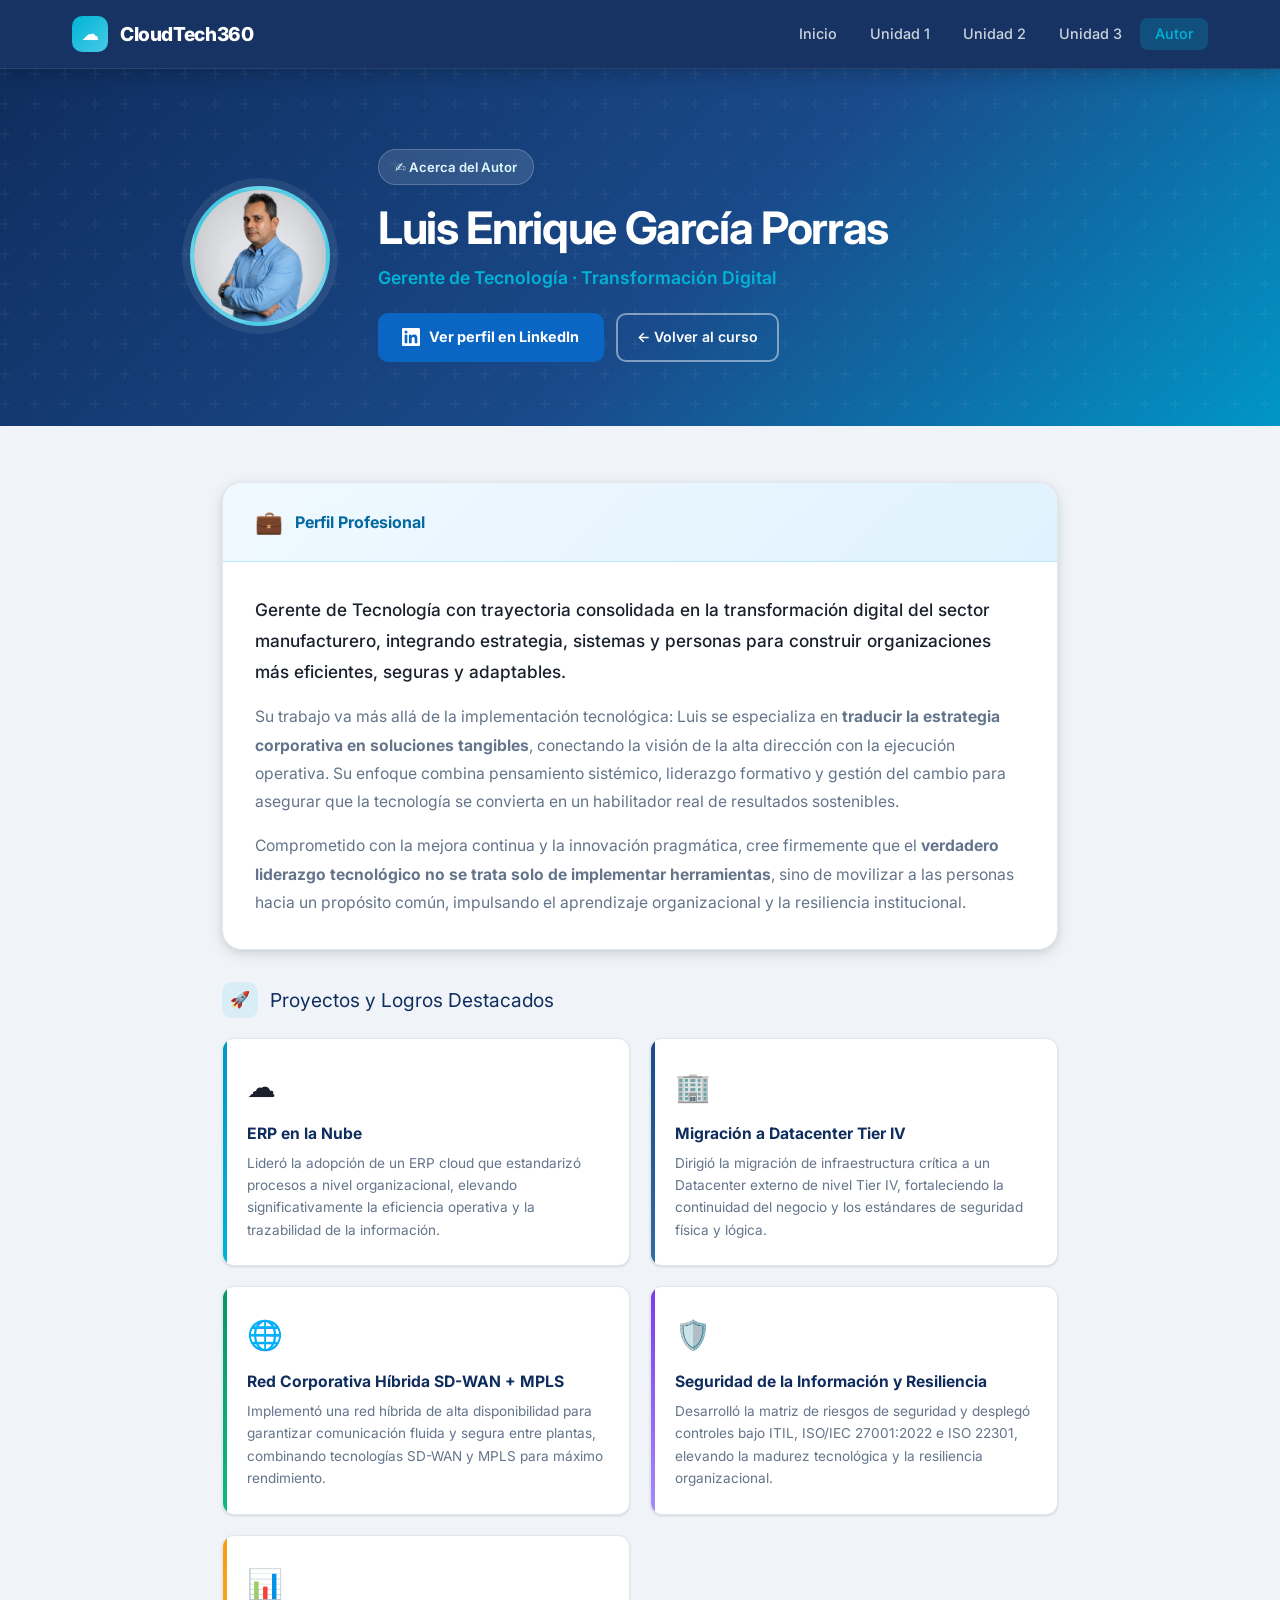
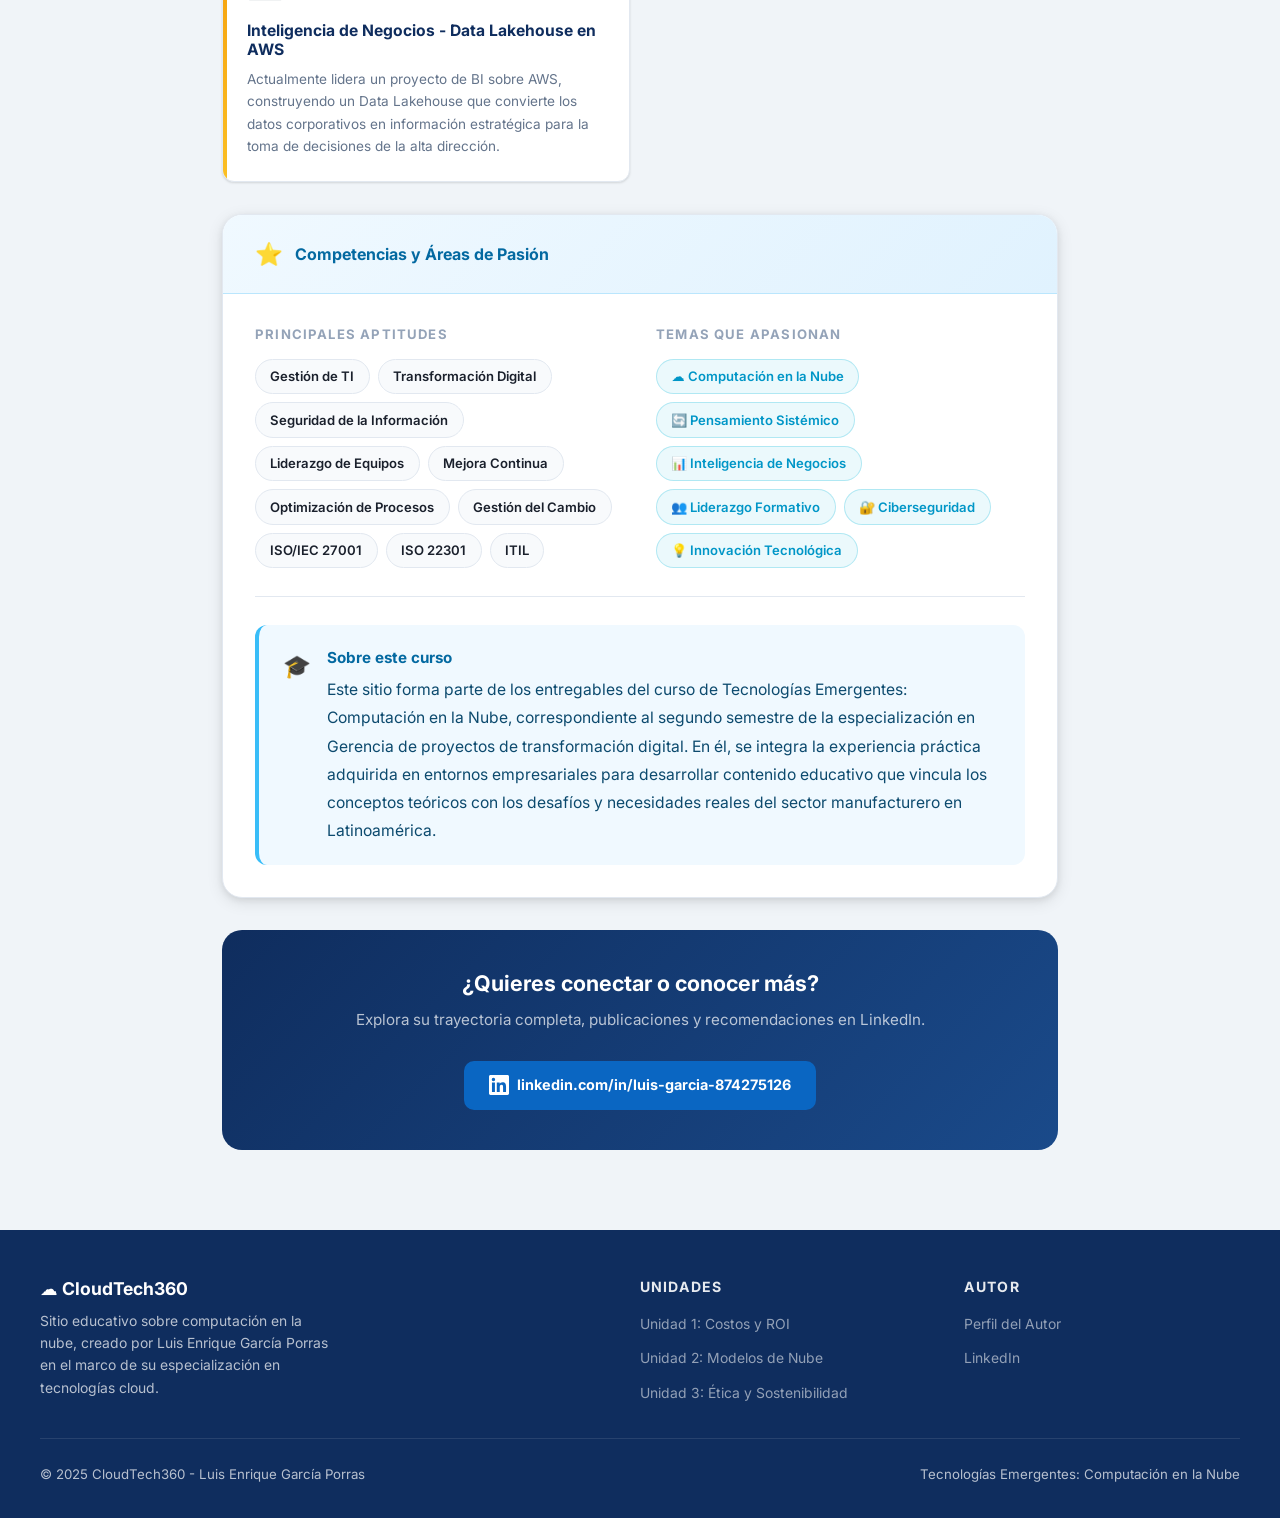
==== autor.html @ c7c888af "Sitio educativo CloudTech360 - Computación en la Nube Sitio web completo con 3 unidades didácticas s" ====
<!DOCTYPE html>
<html lang="es">
<head>
  <meta charset="UTF-8" />
  <meta name="viewport" content="width=device-width, initial-scale=1.0" />
  <title>Acerca del Autor · CloudTech360</title>
  <link rel="preconnect" href="https://fonts.googleapis.com" />
  <link rel="preconnect" href="https://fonts.gstatic.com" crossorigin />
  <link href="https://fonts.googleapis.com/css2?family=Inter:wght@400;500;600;700;800;900&display=swap" rel="stylesheet" />
  <link rel="stylesheet" href="styles.css" />
  <style>
    /* ── Author-specific styles ─────────────────────────── */
    .author-hero {
      background: linear-gradient(135deg, #0f2d5e 0%, #1a4a8a 55%, #0096c7 100%);
      padding: 5rem 2rem 4rem;
      position: relative;
      overflow: hidden;
    }

    .author-hero::before {
      content: '';
      position: absolute;
      inset: 0;
      background: url("data:image/svg+xml,%3Csvg width='60' height='60' viewBox='0 0 60 60' xmlns='http://www.w3.org/2000/svg'%3E%3Cg fill='%23ffffff' fill-opacity='0.04'%3E%3Cpath d='M36 34v-4h-2v4h-4v2h4v4h2v-4h4v-2h-4zm0-30V0h-2v4h-4v2h4v4h2V6h4V4h-4zM6 34v-4H4v4H0v2h4v4h2v-4h4v-2H6zM6 4V0H4v4H0v2h4v4h2V6h4V4H6z'/%3E%3C/g%3E%3C/svg%3E");
    }

    .author-hero-inner {
      position: relative;
      max-width: 900px;
      margin: 0 auto;
      display: flex;
      gap: 3rem;
      align-items: center;
      flex-wrap: wrap;
    }

    .author-avatar {
      width: 140px;
      height: 140px;
      border-radius: 50%;
      flex-shrink: 0;
      border: 4px solid rgba(255,255,255,.25);
      box-shadow: 0 0 0 8px rgba(255,255,255,.08);
      overflow: hidden;
      background: linear-gradient(135deg, #00b4d8, #48cae4);
    }

    .author-avatar img {
      width: 100%;
      height: 100%;
      object-fit: cover;
      object-position: center top;
      display: block;
    }

    .author-hero-text { flex: 1; min-width: 260px; }

    .author-tag {
      display: inline-flex;
      align-items: center;
      gap: .5rem;
      background: rgba(255,255,255,.12);
      border: 1px solid rgba(255,255,255,.2);
      color: #e0f7ff;
      padding: .35rem 1rem;
      border-radius: 999px;
      font-size: .82rem;
      font-weight: 600;
      margin-bottom: 1rem;
    }

    .author-hero h1 {
      color: #fff;
      font-size: clamp(2rem, 4vw, 2.8rem);
      margin-bottom: .4rem;
      letter-spacing: -.03em;
    }

    .author-title {
      color: var(--accent);
      font-size: 1.1rem;
      font-weight: 600;
      margin-bottom: 1.25rem;
    }

    .author-hero-links {
      display: flex;
      gap: .75rem;
      flex-wrap: wrap;
    }

    .btn-linkedin {
      display: inline-flex;
      align-items: center;
      gap: .55rem;
      background: #0A66C2;
      color: #fff;
      padding: .65rem 1.4rem;
      border-radius: 10px;
      font-weight: 700;
      font-size: .9rem;
      transition: all var(--transition);
      border: 2px solid #0A66C2;
    }

    .btn-linkedin:hover {
      background: #004182;
      border-color: #004182;
      color: #fff;
      transform: translateY(-2px);
      box-shadow: 0 8px 24px rgba(10, 102, 194, .4);
    }

    .btn-linkedin svg { width: 18px; height: 18px; fill: #fff; }

    /* ── Content area ───────────────────────────────────── */
    .author-content {
      max-width: 900px;
      margin: 0 auto;
      padding: 3.5rem 2rem 5rem;
      display: flex;
      flex-direction: column;
      gap: 2rem;
    }

    /* ── Bio card ─────────────────────────────────────────── */
    .bio-card {
      background: var(--surface);
      border: 1px solid var(--border);
      border-radius: var(--radius-lg);
      box-shadow: var(--shadow-md);
      overflow: hidden;
    }

    .bio-card-header {
      background: linear-gradient(135deg, #f0f9ff, #e0f2fe);
      border-bottom: 1px solid #bae6fd;
      padding: 1.25rem 2rem;
      display: flex;
      align-items: center;
      gap: .75rem;
    }

    .bio-card-header .bch-icon {
      font-size: 1.4rem;
    }

    .bio-card-header h3 {
      font-size: 1rem;
      color: #0369a1;
    }

    .bio-card-body {
      padding: 2rem;
    }

    .bio-card-body p {
      color: var(--text-muted);
      font-size: .98rem;
      line-height: 1.8;
      margin-bottom: 1rem;
    }

    .bio-card-body p:last-child { margin-bottom: 0; }

    .bio-lead {
      font-size: 1.08rem !important;
      color: var(--text) !important;
      font-weight: 500;
    }

    /* ── Projects grid ────────────────────────────────────── */
    .projects-grid {
      display: grid;
      grid-template-columns: repeat(auto-fit, minmax(280px, 1fr));
      gap: 1.25rem;
    }

    .project-card {
      background: var(--surface);
      border: 1px solid var(--border);
      border-radius: var(--radius);
      padding: 1.5rem;
      box-shadow: var(--shadow-sm);
      transition: all var(--transition);
      position: relative;
      overflow: hidden;
    }

    .project-card::before {
      content: '';
      position: absolute;
      top: 0;
      left: 0;
      width: 4px;
      height: 100%;
    }

    .project-card.c1::before { background: linear-gradient(180deg, #0096c7, #00b4d8); }
    .project-card.c2::before { background: linear-gradient(180deg, #1a4a8a, #2e6da4); }
    .project-card.c3::before { background: linear-gradient(180deg, #059669, #10b981); }
    .project-card.c4::before { background: linear-gradient(180deg, #7c3aed, #a78bfa); }
    .project-card.c5::before { background: linear-gradient(180deg, #f59e0b, #fbbf24); }

    .project-card:hover {
      transform: translateY(-4px);
      box-shadow: var(--shadow-md);
    }

    .project-icon {
      font-size: 1.8rem;
      margin-bottom: .75rem;
    }

    .project-card h4 {
      font-size: .98rem;
      color: var(--primary);
      margin-bottom: .5rem;
    }

    .project-card p {
      font-size: .85rem;
      color: var(--text-muted);
      line-height: 1.65;
    }

    /* ── Skills section ───────────────────────────────────── */
    .skills-two-col {
      display: grid;
      grid-template-columns: 1fr 1fr;
      gap: 2rem;
    }

    .skill-group h4 {
      font-size: .82rem;
      font-weight: 700;
      text-transform: uppercase;
      letter-spacing: .09em;
      color: var(--text-light);
      margin-bottom: 1rem;
    }

    .skill-chips {
      display: flex;
      flex-wrap: wrap;
      gap: .5rem;
    }

    .skill-chip {
      background: var(--surface-2);
      border: 1px solid var(--border);
      border-radius: 999px;
      padding: .35rem .9rem;
      font-size: .82rem;
      font-weight: 600;
      color: var(--text);
      transition: all var(--transition);
    }

    .skill-chip:hover {
      background: rgba(0,180,216,.1);
      border-color: var(--accent);
      color: var(--accent-dark);
    }

    .passion-chip {
      background: rgba(0,180,216,.08);
      border: 1px solid rgba(0,180,216,.25);
      border-radius: 999px;
      padding: .35rem .9rem;
      font-size: .82rem;
      font-weight: 600;
      color: var(--accent-dark);
    }

    /* ── Section sub-label ────────────────────────────────── */
    .sub-section-title {
      display: flex;
      align-items: center;
      gap: .75rem;
      font-size: 1.2rem;
      color: var(--primary);
      margin-bottom: 1.25rem;
    }

    .sub-section-title .ssl-icon {
      width: 36px;
      height: 36px;
      background: rgba(0,180,216,.1);
      border-radius: 10px;
      display: flex;
      align-items: center;
      justify-content: center;
      font-size: 1rem;
    }

    /* ── LinkedIn CTA ─────────────────────────────────────── */
    .linkedin-cta {
      background: linear-gradient(135deg, #0f2d5e, #1a4a8a);
      border-radius: var(--radius-lg);
      padding: 2.5rem;
      text-align: center;
      color: #fff;
    }

    .linkedin-cta h3 {
      color: #fff;
      font-size: 1.35rem;
      margin-bottom: .6rem;
    }

    .linkedin-cta p {
      color: rgba(255,255,255,.7);
      font-size: .95rem;
      margin-bottom: 1.75rem;
    }

    @media (max-width: 700px) {
      .author-hero-inner { flex-direction: column; text-align: center; align-items: center; }
      .author-hero-links { justify-content: center; }
      .skills-two-col { grid-template-columns: 1fr; }
    }
  </style>
</head>
<body>

<!-- Navigation -->
<nav class="navbar">
  <div class="navbar-inner">
    <a href="index.html" class="navbar-brand">
      <div class="brand-icon">☁️</div>
      CloudTech360
    </a>
    <ul class="navbar-nav">
      <li><a href="index.html">Inicio</a></li>
      <li><a href="unidad1.html">Unidad 1</a></li>
      <li><a href="unidad2.html">Unidad 2</a></li>
      <li><a href="unidad3.html">Unidad 3</a></li>
      <li><a href="autor.html" class="active">Autor</a></li>
    </ul>
    <button class="hamburger" aria-label="Menú">
      <span></span><span></span><span></span>
    </button>
  </div>
</nav>

<!-- ══ Author Hero ══════════════════════════════════════════ -->
<div class="author-hero">
  <div class="author-hero-inner">

    <div class="author-avatar">
      <img src="foto_autor.png" alt="Luis Enrique García Porras" />
    </div>

    <div class="author-hero-text">
      <div class="author-tag">✍️ Acerca del Autor</div>
      <h1>Luis Enrique García Porras</h1>
      <div class="author-title">Gerente de Tecnología · Transformación Digital</div>
      <div class="author-hero-links">
        <a href="https://www.linkedin.com/in/luis-garcia-874275126" target="_blank" rel="noopener noreferrer" class="btn-linkedin">
          <svg viewBox="0 0 24 24" xmlns="http://www.w3.org/2000/svg"><path d="M20.447 20.452h-3.554v-5.569c0-1.328-.027-3.037-1.852-3.037-1.853 0-2.136 1.445-2.136 2.939v5.667H9.351V9h3.414v1.561h.046c.477-.9 1.637-1.85 3.37-1.85 3.601 0 4.267 2.37 4.267 5.455v6.286zM5.337 7.433a2.062 2.062 0 0 1-2.063-2.065 2.064 2.064 0 1 1 2.063 2.065zm1.782 13.019H3.555V9h3.564v11.452zM22.225 0H1.771C.792 0 0 .774 0 1.729v20.542C0 23.227.792 24 1.771 24h20.451C23.2 24 24 23.227 24 22.271V1.729C24 .774 23.2 0 22.222 0h.003z"/></svg>
          Ver perfil en LinkedIn
        </a>
        <a href="index.html" class="btn btn-outline" style="font-size:.88rem;padding:.6rem 1.2rem">
          ← Volver al curso
        </a>
      </div>
    </div>

  </div>
</div>

<!-- ══ Author Content ══════════════════════════════════════ -->
<div class="author-content">

  <!-- Bio -->
  <div class="bio-card">
    <div class="bio-card-header">
      <span class="bch-icon">💼</span>
      <h3>Perfil Profesional</h3>
    </div>
    <div class="bio-card-body">
      <p class="bio-lead">
        Gerente de Tecnología con trayectoria consolidada en la transformación digital del sector
        manufacturero, integrando estrategia, sistemas y personas para construir organizaciones
        más eficientes, seguras y adaptables.
      </p>
      <p>
        Su trabajo va más allá de la implementación tecnológica: Luis se especializa en
        <strong>traducir la estrategia corporativa en soluciones tangibles</strong>, conectando
        la visión de la alta dirección con la ejecución operativa. Su enfoque combina pensamiento
        sistémico, liderazgo formativo y gestión del cambio para asegurar que la tecnología se
        convierta en un habilitador real de resultados sostenibles.
      </p>
      <p>
        Comprometido con la mejora continua y la innovación pragmática, cree firmemente que el
        <strong>verdadero liderazgo tecnológico no se trata solo de implementar herramientas</strong>,
        sino de movilizar a las personas hacia un propósito común, impulsando el aprendizaje
        organizacional y la resiliencia institucional.
      </p>
    </div>
  </div>

  <!-- Projects -->
  <div>
    <div class="sub-section-title">
      <div class="ssl-icon">🚀</div>
      Proyectos y Logros Destacados
    </div>

    <div class="projects-grid">

      <div class="project-card c1">
        <div class="project-icon">☁️</div>
        <h4>ERP en la Nube</h4>
        <p>Lideró la adopción de un ERP cloud que estandarizó procesos a nivel organizacional,
        elevando significativamente la eficiencia operativa y la trazabilidad de la información.</p>
      </div>

      <div class="project-card c2">
        <div class="project-icon">🏢</div>
        <h4>Migración a Datacenter Tier IV</h4>
        <p>Dirigió la migración de infraestructura crítica a un Datacenter externo de nivel Tier IV,
        fortaleciendo la continuidad del negocio y los estándares de seguridad física y lógica.</p>
      </div>

      <div class="project-card c3">
        <div class="project-icon">🌐</div>
        <h4>Red Corporativa Híbrida SD-WAN + MPLS</h4>
        <p>Implementó una red híbrida de alta disponibilidad para garantizar comunicación fluida y
        segura entre plantas, combinando tecnologías SD-WAN y MPLS para máximo rendimiento.</p>
      </div>

      <div class="project-card c4">
        <div class="project-icon">🛡️</div>
        <h4>Seguridad de la Información y Resiliencia</h4>
        <p>Desarrolló la matriz de riesgos de seguridad y desplegó controles bajo ITIL,
        ISO/IEC 27001:2022 e ISO 22301, elevando la madurez tecnológica y la resiliencia
        organizacional.</p>
      </div>

      <div class="project-card c5">
        <div class="project-icon">📊</div>
        <h4>Inteligencia de Negocios - Data Lakehouse en AWS</h4>
        <p>Actualmente lidera un proyecto de BI sobre AWS, construyendo un Data Lakehouse que
        convierte los datos corporativos en información estratégica para la toma de decisiones
        de la alta dirección.</p>
      </div>

    </div>
  </div>

  <!-- Skills -->
  <div class="bio-card">
    <div class="bio-card-header">
      <span class="bch-icon">⭐</span>
      <h3>Competencias y Áreas de Pasión</h3>
    </div>
    <div class="bio-card-body">
      <div class="skills-two-col">
        <div class="skill-group">
          <h4>Principales Aptitudes</h4>
          <div class="skill-chips">
            <span class="skill-chip">Gestión de TI</span>
            <span class="skill-chip">Transformación Digital</span>
            <span class="skill-chip">Seguridad de la Información</span>
            <span class="skill-chip">Liderazgo de Equipos</span>
            <span class="skill-chip">Mejora Continua</span>
            <span class="skill-chip">Optimización de Procesos</span>
            <span class="skill-chip">Gestión del Cambio</span>
            <span class="skill-chip">ISO/IEC 27001</span>
            <span class="skill-chip">ISO 22301</span>
            <span class="skill-chip">ITIL</span>
          </div>
        </div>
        <div class="skill-group">
          <h4>Temas que Apasionan</h4>
          <div class="skill-chips">
            <span class="passion-chip">☁️ Computación en la Nube</span>
            <span class="passion-chip">🔄 Pensamiento Sistémico</span>
            <span class="passion-chip">📊 Inteligencia de Negocios</span>
            <span class="passion-chip">👥 Liderazgo Formativo</span>
            <span class="passion-chip">🔐 Ciberseguridad</span>
            <span class="passion-chip">💡 Innovación Tecnológica</span>
          </div>
        </div>
      </div>

      <hr class="section-divider" style="margin:1.75rem 0" />

      <div class="callout info" style="margin:0">
        <div class="callout-icon">🎓</div>
        <div class="callout-content">
          <strong>Sobre este curso</strong>
          <p>Este sitio forma parte de los entregables del curso de Tecnologías Emergentes: 
            Computación en la Nube, correspondiente al segundo semestre de la especialización en Gerencia
            de proyectos de transformación digital. En él, se integra la experiencia práctica adquirida en entornos
            empresariales para desarrollar contenido educativo que vincula los conceptos teóricos con los desafíos y 
            necesidades reales del sector manufacturero en Latinoamérica.</p>
        </div>
      </div>
    </div>
  </div>

  <!-- LinkedIn CTA -->
  <div class="linkedin-cta">
    <h3>¿Quieres conectar o conocer más?</h3>
    <p>Explora su trayectoria completa, publicaciones y recomendaciones en LinkedIn.</p>
    <a href="https://www.linkedin.com/in/luis-garcia-874275126" target="_blank" rel="noopener noreferrer" class="btn-linkedin" style="display:inline-flex">
      <svg viewBox="0 0 24 24" xmlns="http://www.w3.org/2000/svg" style="width:20px;height:20px;fill:#fff"><path d="M20.447 20.452h-3.554v-5.569c0-1.328-.027-3.037-1.852-3.037-1.853 0-2.136 1.445-2.136 2.939v5.667H9.351V9h3.414v1.561h.046c.477-.9 1.637-1.85 3.37-1.85 3.601 0 4.267 2.37 4.267 5.455v6.286zM5.337 7.433a2.062 2.062 0 0 1-2.063-2.065 2.064 2.064 0 1 1 2.063 2.065zm1.782 13.019H3.555V9h3.564v11.452zM22.225 0H1.771C.792 0 0 .774 0 1.729v20.542C0 23.227.792 24 1.771 24h20.451C23.2 24 24 23.227 24 22.271V1.729C24 .774 23.2 0 22.222 0h.003z"/></svg>
      linkedin.com/in/luis-garcia-874275126
    </a>
  </div>

</div>

<!-- Footer -->
<footer>
  <div class="footer-inner">
    <div class="footer-grid">
      <div class="footer-brand">
        <h4>☁️ CloudTech360</h4>
        <p>Sitio educativo sobre computación en la nube, creado por Luis Enrique García Porras en el marco de su especialización en tecnologías cloud.</p>
      </div>
      <div class="footer-col">
        <h5>Unidades</h5>
        <ul>
          <li><a href="unidad1.html">Unidad 1: Costos y ROI</a></li>
          <li><a href="unidad2.html">Unidad 2: Modelos de Nube</a></li>
          <li><a href="unidad3.html">Unidad 3: Ética y Sostenibilidad</a></li>
        </ul>
      </div>
      <div class="footer-col">
        <h5>Autor</h5>
        <ul>
          <li><a href="autor.html">Perfil del Autor</a></li>
          <li><a href="https://www.linkedin.com/in/luis-garcia-874275126" target="_blank" rel="noopener noreferrer">LinkedIn</a></li>
        </ul>
      </div>
    </div>
    <div class="footer-bottom">
      <span>© 2025 CloudTech360 - Luis Enrique García Porras</span>
      <span>Tecnologías Emergentes: Computación en la Nube</span>
    </div>
  </div>
</footer>

<script src="script.js"></script>
</body>
</html>
---- styles.css ----
/* ============================================================
   CloudTech360 - Estilos Principales
   ============================================================ */

:root {
  --primary:       #0f2d5e;
  --primary-light: #1a4a8a;
  --accent:        #00b4d8;
  --accent-dark:   #0096c7;
  --success:       #10b981;
  --warning:       #f59e0b;
  --danger:        #ef4444;
  --purple:        #7c3aed;
  --bg:            #f0f4f8;
  --surface:       #ffffff;
  --surface-2:     #f8fafc;
  --border:        #e2e8f0;
  --text:          #1a202c;
  --text-muted:    #64748b;
  --text-light:    #94a3b8;
  --shadow-sm:     0 1px 3px rgba(0,0,0,.08), 0 1px 2px rgba(0,0,0,.06);
  --shadow-md:     0 4px 16px rgba(0,0,0,.10), 0 2px 6px rgba(0,0,0,.07);
  --shadow-lg:     0 10px 40px rgba(0,0,0,.12), 0 4px 12px rgba(0,0,0,.08);
  --radius:        12px;
  --radius-lg:     20px;
  --transition:    0.25s cubic-bezier(.4,0,.2,1);
}

/* ── Reset & Base ─────────────────────────────────────────── */
*, *::before, *::after { box-sizing: border-box; margin: 0; padding: 0; }

html { scroll-behavior: smooth; font-size: 16px; }

body {
  font-family: 'Inter', 'Segoe UI', system-ui, -apple-system, sans-serif;
  background: var(--bg);
  color: var(--text);
  line-height: 1.7;
  min-height: 100vh;
}

img { max-width: 100%; display: block; }

a { color: var(--accent); text-decoration: none; transition: color var(--transition); }
a:hover { color: var(--accent-dark); }

h1, h2, h3, h4, h5 {
  font-weight: 700;
  line-height: 1.25;
  color: var(--primary);
}

/* ── Navigation ───────────────────────────────────────────── */
.navbar {
  position: sticky;
  top: 0;
  z-index: 1000;
  background: rgba(15, 45, 94, 0.97);
  backdrop-filter: blur(12px);
  -webkit-backdrop-filter: blur(12px);
  border-bottom: 1px solid rgba(255,255,255,.08);
  box-shadow: 0 2px 20px rgba(0,0,0,.25);
}

.navbar-inner {
  max-width: 1200px;
  margin: 0 auto;
  padding: 0 2rem;
  display: flex;
  align-items: center;
  justify-content: space-between;
  height: 68px;
  gap: 2rem;
}

.navbar-brand {
  display: flex;
  align-items: center;
  gap: .75rem;
  color: #fff;
  font-weight: 800;
  font-size: 1.2rem;
  letter-spacing: -.02em;
  text-decoration: none;
  flex-shrink: 0;
}

.navbar-brand .brand-icon {
  width: 36px;
  height: 36px;
  background: linear-gradient(135deg, var(--accent), #48cae4);
  border-radius: 10px;
  display: flex;
  align-items: center;
  justify-content: center;
  font-size: 1.1rem;
}

.navbar-nav {
  display: flex;
  align-items: center;
  gap: .25rem;
  list-style: none;
}

.navbar-nav a {
  color: rgba(255,255,255,.78);
  padding: .45rem .9rem;
  border-radius: 8px;
  font-size: .9rem;
  font-weight: 500;
  transition: all var(--transition);
  white-space: nowrap;
}

.navbar-nav a:hover,
.navbar-nav a.active {
  background: rgba(255,255,255,.12);
  color: #fff;
}

.navbar-nav a.active {
  background: rgba(0, 180, 216, .22);
  color: var(--accent);
}

.hamburger {
  display: none;
  flex-direction: column;
  gap: 5px;
  background: none;
  border: none;
  cursor: pointer;
  padding: .5rem;
}

.hamburger span {
  width: 24px;
  height: 2px;
  background: #fff;
  border-radius: 2px;
  transition: all var(--transition);
}

/* ── Hero ─────────────────────────────────────────────────── */
.hero {
  position: relative;
  min-height: 80vh;
  display: flex;
  align-items: center;
  overflow: hidden;
  background: linear-gradient(135deg, #0f2d5e 0%, #1a4a8a 40%, #0096c7 100%);
}

.hero::before {
  content: '';
  position: absolute;
  inset: 0;
  background: url("data:image/svg+xml,%3Csvg width='60' height='60' viewBox='0 0 60 60' xmlns='http://www.w3.org/2000/svg'%3E%3Cg fill='none' fill-rule='evenodd'%3E%3Cg fill='%23ffffff' fill-opacity='0.04'%3E%3Cpath d='M36 34v-4h-2v4h-4v2h4v4h2v-4h4v-2h-4zm0-30V0h-2v4h-4v2h4v4h2V6h4V4h-4zM6 34v-4H4v4H0v2h4v4h2v-4h4v-2H6zM6 4V0H4v4H0v2h4v4h2V6h4V4H6z'/%3E%3C/g%3E%3C/g%3E%3C/svg%3E");
}

.hero-particles {
  position: absolute;
  inset: 0;
  pointer-events: none;
}

.hero-content {
  position: relative;
  max-width: 1200px;
  margin: 0 auto;
  padding: 5rem 2rem;
  text-align: center;
}

.hero-badge {
  display: inline-flex;
  align-items: center;
  gap: .5rem;
  background: rgba(255,255,255,.12);
  border: 1px solid rgba(255,255,255,.2);
  color: #e0f7ff;
  padding: .4rem 1.1rem;
  border-radius: 999px;
  font-size: .85rem;
  font-weight: 600;
  margin-bottom: 1.8rem;
  backdrop-filter: blur(8px);
}

.hero h1 {
  color: #fff;
  font-size: clamp(2.2rem, 5vw, 3.6rem);
  font-weight: 800;
  letter-spacing: -.03em;
  margin-bottom: 1.25rem;
  line-height: 1.15;
}

.hero h1 span { color: var(--accent); }

.hero-subtitle {
  color: rgba(255,255,255,.78);
  font-size: clamp(1rem, 2.5vw, 1.2rem);
  max-width: 680px;
  margin: 0 auto 2.5rem;
}

.hero-cta {
  display: flex;
  gap: 1rem;
  justify-content: center;
  flex-wrap: wrap;
}

.btn {
  display: inline-flex;
  align-items: center;
  gap: .5rem;
  padding: .8rem 1.8rem;
  border-radius: 10px;
  font-weight: 600;
  font-size: .95rem;
  cursor: pointer;
  border: 2px solid transparent;
  transition: all var(--transition);
}

.btn-primary {
  background: var(--accent);
  color: #fff;
  border-color: var(--accent);
}
.btn-primary:hover {
  background: var(--accent-dark);
  border-color: var(--accent-dark);
  color: #fff;
  transform: translateY(-2px);
  box-shadow: 0 8px 24px rgba(0, 180, 216, .35);
}

.btn-outline {
  background: transparent;
  color: #fff;
  border-color: rgba(255,255,255,.45);
}
.btn-outline:hover {
  background: rgba(255,255,255,.1);
  border-color: rgba(255,255,255,.8);
  color: #fff;
  transform: translateY(-2px);
}

.hero-stats {
  display: flex;
  justify-content: center;
  gap: 3rem;
  margin-top: 4rem;
  flex-wrap: wrap;
}

.hero-stat {
  text-align: center;
  color: rgba(255,255,255,.9);
}

.hero-stat .stat-num {
  font-size: 2.4rem;
  font-weight: 800;
  color: #fff;
  line-height: 1;
}

.hero-stat .stat-label {
  font-size: .82rem;
  color: rgba(255,255,255,.65);
  margin-top: .3rem;
  text-transform: uppercase;
  letter-spacing: .06em;
}

/* ── Sections ─────────────────────────────────────────────── */
.section {
  max-width: 1200px;
  margin: 0 auto;
  padding: 5rem 2rem;
}

.section-sm { padding: 3rem 2rem; }

.section-header {
  text-align: center;
  margin-bottom: 3.5rem;
}

.section-label {
  display: inline-block;
  background: rgba(0, 180, 216, .1);
  color: var(--accent-dark);
  padding: .3rem .9rem;
  border-radius: 999px;
  font-size: .8rem;
  font-weight: 700;
  text-transform: uppercase;
  letter-spacing: .08em;
  margin-bottom: .9rem;
}

.section-title {
  font-size: clamp(1.8rem, 4vw, 2.5rem);
  margin-bottom: .9rem;
  color: var(--primary);
}

.section-desc {
  color: var(--text-muted);
  font-size: 1.05rem;
  max-width: 580px;
  margin: 0 auto;
}

/* ── Unit Cards (Home) ────────────────────────────────────── */
.units-grid {
  display: grid;
  grid-template-columns: repeat(auto-fit, minmax(340px, 1fr));
  gap: 1.75rem;
}

.unit-card {
  background: var(--surface);
  border-radius: var(--radius-lg);
  overflow: hidden;
  box-shadow: var(--shadow-md);
  transition: all var(--transition);
  display: flex;
  flex-direction: column;
  border: 1px solid var(--border);
}

.unit-card:hover {
  transform: translateY(-6px);
  box-shadow: var(--shadow-lg);
}

.unit-card-header {
  padding: 2rem 2rem 1.5rem;
  position: relative;
  overflow: hidden;
}

.unit-card-header::after {
  content: '';
  position: absolute;
  inset: 0;
  opacity: .07;
  background: url("data:image/svg+xml,%3Csvg width='80' height='80' viewBox='0 0 80 80' xmlns='http://www.w3.org/2000/svg'%3E%3Cg fill='%23fff' fill-opacity='1'%3E%3Ccircle cx='40' cy='40' r='30'/%3E%3C/g%3E%3C/svg%3E") center/cover;
}

.unit-card-header.u1 { background: linear-gradient(135deg, #1e3a5f, #2e6da4); }
.unit-card-header.u2 { background: linear-gradient(135deg, #0d5a7a, #00b4d8); }
.unit-card-header.u3 { background: linear-gradient(135deg, #4a1060, #7c3aed); }

.unit-number {
  font-size: .8rem;
  font-weight: 700;
  color: rgba(255,255,255,.65);
  text-transform: uppercase;
  letter-spacing: .1em;
  margin-bottom: .5rem;
}

.unit-card-header h3 {
  color: #fff;
  font-size: 1.25rem;
  position: relative;
  z-index: 1;
}

.unit-icon {
  width: 56px;
  height: 56px;
  background: rgba(255,255,255,.15);
  backdrop-filter: blur(8px);
  border-radius: 14px;
  display: flex;
  align-items: center;
  justify-content: center;
  font-size: 1.6rem;
  margin-bottom: 1.1rem;
  position: relative;
  z-index: 1;
}

.unit-card-body {
  padding: 1.75rem 2rem;
  flex: 1;
}

.unit-card-body p {
  color: var(--text-muted);
  font-size: .95rem;
  margin-bottom: 1.25rem;
  line-height: 1.65;
}

.topic-list {
  list-style: none;
  display: flex;
  flex-direction: column;
  gap: .5rem;
}

.topic-list li {
  display: flex;
  align-items: center;
  gap: .6rem;
  font-size: .88rem;
  color: var(--text-muted);
}

.topic-list li::before {
  content: '▸';
  color: var(--accent);
  font-size: .75rem;
  flex-shrink: 0;
}

.unit-card-footer {
  padding: 1.25rem 2rem;
  border-top: 1px solid var(--border);
}

.unit-card-footer a {
  display: flex;
  align-items: center;
  justify-content: space-between;
  font-weight: 600;
  font-size: .9rem;
  color: var(--primary-light);
  padding: .6rem .9rem;
  border-radius: 8px;
  transition: all var(--transition);
}

.unit-card-footer a:hover {
  background: rgba(0, 180, 216, .08);
  color: var(--accent-dark);
}

/* ── Feature Strips ───────────────────────────────────────── */
.features-strip {
  background: linear-gradient(135deg, var(--primary) 0%, #1a4a8a 100%);
  padding: 4rem 0;
}

.features-grid {
  max-width: 1200px;
  margin: 0 auto;
  padding: 0 2rem;
  display: grid;
  grid-template-columns: repeat(auto-fit, minmax(220px, 1fr));
  gap: 2rem;
}

.feature-item {
  text-align: center;
  color: #fff;
}

.feature-item .fi-icon {
  width: 60px;
  height: 60px;
  background: rgba(255,255,255,.1);
  border-radius: 16px;
  display: flex;
  align-items: center;
  justify-content: center;
  font-size: 1.6rem;
  margin: 0 auto 1rem;
  border: 1px solid rgba(255,255,255,.15);
}

.feature-item h4 {
  color: #fff;
  margin-bottom: .45rem;
  font-size: 1rem;
}

.feature-item p {
  color: rgba(255,255,255,.65);
  font-size: .87rem;
}

/* ── Page Hero (unit pages) ───────────────────────────────── */
.page-hero {
  padding: 4rem 2rem 3rem;
  text-align: center;
  position: relative;
  overflow: hidden;
}

.page-hero.u1 { background: linear-gradient(135deg, #1e3a5f 0%, #2e6da4 100%); }
.page-hero.u2 { background: linear-gradient(135deg, #0d5a7a 0%, #00b4d8 100%); }
.page-hero.u3 { background: linear-gradient(135deg, #4a1060 0%, #7c3aed 100%); }

.page-hero::before {
  content: '';
  position: absolute;
  inset: 0;
  background: url("data:image/svg+xml,%3Csvg width='60' height='60' viewBox='0 0 60 60' xmlns='http://www.w3.org/2000/svg'%3E%3Cg fill='%23ffffff' fill-opacity='0.04'%3E%3Cpath d='M36 34v-4h-2v4h-4v2h4v4h2v-4h4v-2h-4zm0-30V0h-2v4h-4v2h4v4h2V6h4V4h-4zM6 34v-4H4v4H0v2h4v4h2v-4h4v-2H6zM6 4V0H4v4H0v2h4v4h2V6h4V4H6z'/%3E%3C/g%3E%3C/g%3E%3C/svg%3E");
}

.page-hero-content {
  position: relative;
  max-width: 800px;
  margin: 0 auto;
}

.page-hero .unit-label {
  display: inline-flex;
  align-items: center;
  gap: .5rem;
  background: rgba(255,255,255,.15);
  color: rgba(255,255,255,.9);
  padding: .35rem 1rem;
  border-radius: 999px;
  font-size: .82rem;
  font-weight: 600;
  margin-bottom: 1.2rem;
}

.page-hero h1 {
  color: #fff;
  font-size: clamp(1.8rem, 4vw, 2.8rem);
  margin-bottom: 1rem;
}

.page-hero p {
  color: rgba(255,255,255,.78);
  font-size: 1.05rem;
}

/* ── Content Layout ───────────────────────────────────────── */
.content-wrapper {
  max-width: 1200px;
  margin: 0 auto;
  padding: 3.5rem 2rem 5rem;
  display: grid;
  grid-template-columns: 240px 1fr;
  gap: 2.5rem;
  align-items: start;
}

.sidebar {
  position: sticky;
  top: 90px;
}

.sidebar-nav {
  background: var(--surface);
  border-radius: var(--radius);
  border: 1px solid var(--border);
  box-shadow: var(--shadow-sm);
  overflow: hidden;
}

.sidebar-nav-title {
  padding: 1rem 1.25rem;
  font-size: .78rem;
  font-weight: 700;
  text-transform: uppercase;
  letter-spacing: .1em;
  color: var(--text-light);
  background: var(--surface-2);
  border-bottom: 1px solid var(--border);
}

.sidebar-nav a {
  display: flex;
  align-items: center;
  gap: .6rem;
  padding: .7rem 1.25rem;
  font-size: .87rem;
  color: var(--text-muted);
  border-left: 3px solid transparent;
  transition: all var(--transition);
}

.sidebar-nav a:hover,
.sidebar-nav a.active {
  background: rgba(0, 180, 216, .06);
  color: var(--accent-dark);
  border-left-color: var(--accent);
}

/* ── Cards / Concepts ─────────────────────────────────────── */
.card {
  background: var(--surface);
  border-radius: var(--radius);
  border: 1px solid var(--border);
  box-shadow: var(--shadow-sm);
  overflow: hidden;
  margin-bottom: 2rem;
}

.card-header {
  padding: 1.5rem 2rem;
  border-bottom: 1px solid var(--border);
  display: flex;
  align-items: center;
  gap: .9rem;
}

.card-header .card-icon {
  width: 44px;
  height: 44px;
  border-radius: 12px;
  display: flex;
  align-items: center;
  justify-content: center;
  font-size: 1.3rem;
  flex-shrink: 0;
}

.card-icon.blue   { background: rgba(0, 180, 216, .12); }
.card-icon.green  { background: rgba(16, 185, 129, .12); }
.card-icon.amber  { background: rgba(245, 158, 11, .12); }
.card-icon.purple { background: rgba(124, 58, 237, .12); }
.card-icon.red    { background: rgba(239, 68, 68, .12); }

.card-header h3 {
  font-size: 1.15rem;
  color: var(--primary);
}

.card-body {
  padding: 1.75rem 2rem;
}

.card-body p { color: var(--text-muted); margin-bottom: 1rem; }
.card-body p:last-child { margin-bottom: 0; }

/* ── Formula Box ──────────────────────────────────────────── */
.formula-box {
  background: linear-gradient(135deg, #f0f9ff, #e0f2fe);
  border: 1px solid #bae6fd;
  border-radius: var(--radius);
  padding: 1.75rem 2rem;
  margin: 1.5rem 0;
  text-align: center;
}

.formula-label {
  font-size: .8rem;
  font-weight: 700;
  text-transform: uppercase;
  letter-spacing: .08em;
  color: var(--accent-dark);
  margin-bottom: .75rem;
}

.formula {
  font-family: 'Courier New', Courier, monospace;
  font-size: 1.35rem;
  font-weight: 700;
  color: var(--primary);
  margin-bottom: .75rem;
}

.formula-note {
  font-size: .85rem;
  color: var(--text-muted);
}

/* ── Tables ───────────────────────────────────────────────── */
.table-wrapper {
  overflow-x: auto;
  border-radius: var(--radius);
  box-shadow: var(--shadow-sm);
  border: 1px solid var(--border);
  margin: 1.5rem 0;
}

table {
  width: 100%;
  border-collapse: collapse;
  background: var(--surface);
  font-size: .9rem;
}

thead {
  background: linear-gradient(135deg, var(--primary), var(--primary-light));
}

thead th {
  padding: 1rem 1.25rem;
  color: #fff;
  font-weight: 600;
  text-align: left;
  white-space: nowrap;
}

tbody tr { border-bottom: 1px solid var(--border); transition: background var(--transition); }
tbody tr:last-child { border-bottom: none; }
tbody tr:hover { background: rgba(0, 180, 216, .04); }

tbody td {
  padding: 1rem 1.25rem;
  color: var(--text-muted);
  vertical-align: top;
}

tbody td:first-child { font-weight: 600; color: var(--text); }

.badge {
  display: inline-block;
  padding: .2rem .65rem;
  border-radius: 999px;
  font-size: .75rem;
  font-weight: 700;
}
.badge-blue   { background: #dbeafe; color: #1d4ed8; }
.badge-green  { background: #d1fae5; color: #065f46; }
.badge-amber  { background: #fef3c7; color: #92400e; }
.badge-purple { background: #ede9fe; color: #4c1d95; }
.badge-red    { background: #fee2e2; color: #991b1b; }
.badge-teal   { background: #ccfbf1; color: #134e4a; }

/* ── Callout / Info boxes ─────────────────────────────────── */
.callout {
  border-radius: var(--radius);
  padding: 1.25rem 1.5rem;
  margin: 1.5rem 0;
  display: flex;
  gap: 1rem;
  align-items: flex-start;
}

.callout-icon { font-size: 1.4rem; flex-shrink: 0; margin-top: .1rem; }
.callout-content { flex: 1; }
.callout-content strong { display: block; font-size: .95rem; margin-bottom: .3rem; }
.callout-content p { font-size: .88rem; margin: 0; }

.callout.info    { background: #f0f9ff; border-left: 4px solid #38bdf8; }
.callout.success { background: #f0fdf4; border-left: 4px solid #4ade80; }
.callout.warning { background: #fffbeb; border-left: 4px solid #fbbf24; }
.callout.danger  { background: #fef2f2; border-left: 4px solid #f87171; }
.callout.purple  { background: #faf5ff; border-left: 4px solid #a78bfa; }

.callout.info    strong { color: #0369a1; }
.callout.success strong { color: #166534; }
.callout.warning strong { color: #92400e; }
.callout.danger  strong { color: #991b1b; }
.callout.purple  strong { color: #4c1d95; }

.callout.info    p { color: #0c4a6e; }
.callout.success p { color: #14532d; }
.callout.warning p { color: #78350f; }
.callout.danger  p { color: #7f1d1d; }
.callout.purple  p { color: #3b0764; }

/* ── Characteristics Grid ─────────────────────────────────── */
.chars-grid {
  display: grid;
  grid-template-columns: repeat(auto-fit, minmax(200px, 1fr));
  gap: 1.25rem;
  margin: 1.5rem 0;
}

.char-item {
  background: var(--surface-2);
  border: 1px solid var(--border);
  border-radius: var(--radius);
  padding: 1.5rem 1.25rem;
  text-align: center;
  transition: all var(--transition);
}

.char-item:hover {
  box-shadow: var(--shadow-md);
  transform: translateY(-3px);
  border-color: var(--accent);
}

.char-icon {
  font-size: 2rem;
  margin-bottom: .75rem;
}

.char-item h4 {
  font-size: .95rem;
  color: var(--primary);
  margin-bottom: .4rem;
}

.char-item p {
  font-size: .82rem;
  color: var(--text-muted);
}

/* ── Pill Tabs ────────────────────────────────────────────── */
.tabs {
  display: flex;
  gap: .5rem;
  flex-wrap: wrap;
  margin-bottom: 2rem;
  background: var(--surface);
  padding: .5rem;
  border-radius: var(--radius);
  border: 1px solid var(--border);
  box-shadow: var(--shadow-sm);
}

.tab-btn {
  padding: .55rem 1.2rem;
  border: none;
  border-radius: 8px;
  background: transparent;
  color: var(--text-muted);
  font-size: .88rem;
  font-weight: 600;
  cursor: pointer;
  transition: all var(--transition);
}

.tab-btn.active {
  background: var(--primary);
  color: #fff;
  box-shadow: var(--shadow-sm);
}

.tab-btn:hover:not(.active) {
  background: var(--surface-2);
  color: var(--text);
}

.tab-panel { display: none; }
.tab-panel.active { display: block; }

/* ── Progress / Step items ────────────────────────────────── */
.steps {
  display: flex;
  flex-direction: column;
  gap: 1.25rem;
}

.step {
  display: flex;
  gap: 1.25rem;
  align-items: flex-start;
}

.step-num {
  width: 36px;
  height: 36px;
  border-radius: 50%;
  background: var(--primary);
  color: #fff;
  font-weight: 700;
  font-size: .88rem;
  display: flex;
  align-items: center;
  justify-content: center;
  flex-shrink: 0;
  margin-top: .1rem;
}

.step-content h4 { font-size: 1rem; margin-bottom: .3rem; }
.step-content p  { font-size: .88rem; color: var(--text-muted); }

/* ── Service Model Cards ──────────────────────────────────── */
.spi-grid {
  display: grid;
  grid-template-columns: repeat(auto-fit, minmax(280px, 1fr));
  gap: 1.5rem;
  margin: 1.5rem 0;
}

.spi-card {
  background: var(--surface);
  border-radius: var(--radius-lg);
  border: 1px solid var(--border);
  overflow: hidden;
  box-shadow: var(--shadow-sm);
  transition: all var(--transition);
}

.spi-card:hover { transform: translateY(-4px); box-shadow: var(--shadow-md); }

.spi-header {
  padding: 1.5rem;
  text-align: center;
  color: #fff;
}

.spi-header.saas { background: linear-gradient(135deg, #0d5a7a, #00b4d8); }
.spi-header.paas { background: linear-gradient(135deg, #1e3a5f, #2e6da4); }
.spi-header.iaas { background: linear-gradient(135deg, #4a1060, #7c3aed); }

.spi-acronym {
  font-size: 2.5rem;
  font-weight: 900;
  letter-spacing: -.04em;
  line-height: 1;
  margin-bottom: .25rem;
}

.spi-full {
  font-size: .8rem;
  opacity: .8;
  font-weight: 500;
}

.spi-body {
  padding: 1.5rem;
}

.spi-body p {
  color: var(--text-muted);
  font-size: .88rem;
  margin-bottom: 1rem;
}

.spi-manages {
  background: var(--surface-2);
  border-radius: 8px;
  padding: 1rem;
}

.spi-manages-title {
  font-size: .75rem;
  font-weight: 700;
  text-transform: uppercase;
  letter-spacing: .07em;
  color: var(--text-light);
  margin-bottom: .6rem;
}

.spi-tag {
  display: inline-block;
  padding: .2rem .6rem;
  border-radius: 6px;
  font-size: .75rem;
  font-weight: 600;
  margin: .2rem .2rem .2rem 0;
}

.spi-tag.user     { background: #f1f5f9; color: #475569; }
.spi-tag.provider { background: #dbeafe; color: #1d4ed8; }

/* ── Deployment Models ────────────────────────────────────── */
.deploy-grid {
  display: grid;
  grid-template-columns: repeat(auto-fit, minmax(220px, 1fr));
  gap: 1.25rem;
  margin: 1.5rem 0;
}

.deploy-card {
  border-radius: var(--radius);
  border: 1px solid var(--border);
  padding: 1.5rem;
  background: var(--surface);
  transition: all var(--transition);
}

.deploy-card:hover { box-shadow: var(--shadow-md); transform: translateY(-3px); }

.deploy-icon { font-size: 2rem; margin-bottom: .75rem; }
.deploy-card h4 { font-size: 1rem; margin-bottom: .4rem; color: var(--primary); }
.deploy-card p  { font-size: .85rem; color: var(--text-muted); }

/* ── Shared Responsibility ────────────────────────────────── */
.responsibility-table {
  width: 100%;
  border-collapse: collapse;
  font-size: .88rem;
}

.responsibility-table th {
  padding: .85rem 1.1rem;
  text-align: center;
  font-weight: 700;
}

.responsibility-table td {
  padding: .75rem 1.1rem;
  border-bottom: 1px solid var(--border);
  text-align: center;
}

.responsibility-table td:first-child { text-align: left; font-weight: 600; }

.resp-badge {
  display: inline-block;
  padding: .25rem .75rem;
  border-radius: 6px;
  font-size: .75rem;
  font-weight: 700;
}
.resp-customer { background: #fef3c7; color: #92400e; }
.resp-shared   { background: #dbeafe; color: #1d4ed8; }
.resp-provider { background: #d1fae5; color: #065f46; }

/* ── Ethics Principles ────────────────────────────────────── */
.principles-grid {
  display: grid;
  grid-template-columns: repeat(auto-fit, minmax(220px, 1fr));
  gap: 1.25rem;
  margin: 1.5rem 0;
}

.principle-card {
  background: var(--surface);
  border: 1px solid var(--border);
  border-radius: var(--radius);
  padding: 1.5rem;
  text-align: center;
  transition: all var(--transition);
}

.principle-card:hover { box-shadow: var(--shadow-md); transform: translateY(-3px); }

.principle-icon { font-size: 2.2rem; margin-bottom: .75rem; }
.principle-card h4 { font-size: .95rem; margin-bottom: .4rem; color: var(--primary); }
.principle-card p  { font-size: .83rem; color: var(--text-muted); }

/* ── Environmental Metrics ────────────────────────────────── */
.env-metrics {
  display: grid;
  grid-template-columns: repeat(auto-fit, minmax(200px, 1fr));
  gap: 1.25rem;
  margin: 1.5rem 0;
}

.metric-card {
  background: var(--surface);
  border: 1px solid var(--border);
  border-radius: var(--radius);
  padding: 1.5rem;
  text-align: center;
  box-shadow: var(--shadow-sm);
}

.metric-value {
  font-size: 2.2rem;
  font-weight: 800;
  margin-bottom: .3rem;
  line-height: 1;
}

.metric-label {
  font-size: .82rem;
  color: var(--text-muted);
  margin-bottom: .5rem;
}

.metric-note {
  font-size: .78rem;
  color: var(--text-light);
}

/* ── Activity Box ─────────────────────────────────────────── */
.activity-box {
  background: linear-gradient(135deg, #f0fdf4, #dcfce7);
  border: 1px solid #86efac;
  border-radius: var(--radius);
  padding: 1.75rem 2rem;
  margin: 1.5rem 0;
}

.activity-title {
  display: flex;
  align-items: center;
  gap: .6rem;
  font-weight: 700;
  color: #166534;
  font-size: 1rem;
  margin-bottom: 1rem;
}

.activity-list {
  list-style: none;
  display: flex;
  flex-direction: column;
  gap: .6rem;
}

.activity-list li {
  display: flex;
  align-items: flex-start;
  gap: .7rem;
  font-size: .88rem;
  color: #14532d;
}

.activity-list li::before {
  content: '✓';
  color: #16a34a;
  font-weight: 700;
  flex-shrink: 0;
  margin-top: .05rem;
}

/* ── Key Terms ────────────────────────────────────────────── */
.terms-grid {
  display: grid;
  grid-template-columns: repeat(auto-fit, minmax(260px, 1fr));
  gap: 1rem;
  margin: 1.5rem 0;
}

.term-item {
  background: var(--surface);
  border: 1px solid var(--border);
  border-radius: var(--radius);
  padding: 1.25rem;
  border-left: 4px solid var(--accent);
}

.term-name {
  font-weight: 700;
  font-size: .92rem;
  color: var(--primary);
  margin-bottom: .3rem;
}

.term-def {
  font-size: .85rem;
  color: var(--text-muted);
}

/* ── Quote Block ──────────────────────────────────────────── */
.quote-block {
  background: linear-gradient(135deg, var(--primary), var(--primary-light));
  color: #fff;
  border-radius: var(--radius-lg);
  padding: 2.5rem;
  text-align: center;
  margin: 2rem 0;
  position: relative;
  overflow: hidden;
}

.quote-block::before {
  content: '"';
  position: absolute;
  top: -20px;
  left: 1.5rem;
  font-size: 10rem;
  opacity: .08;
  font-family: Georgia, serif;
  line-height: 1;
}

.quote-text {
  font-size: 1.15rem;
  font-style: italic;
  color: rgba(255,255,255,.92);
  position: relative;
  margin-bottom: 1rem;
  line-height: 1.7;
}

.quote-source {
  font-size: .85rem;
  color: rgba(255,255,255,.55);
}

/* ── Footer ───────────────────────────────────────────────── */
footer {
  background: var(--primary);
  color: rgba(255,255,255,.7);
  padding: 3rem 2rem 2rem;
}

.footer-inner {
  max-width: 1200px;
  margin: 0 auto;
}

.footer-grid {
  display: grid;
  grid-template-columns: 2fr 1fr 1fr;
  gap: 3rem;
  padding-bottom: 2rem;
  border-bottom: 1px solid rgba(255,255,255,.1);
  margin-bottom: 1.5rem;
}

.footer-brand h4 { color: #fff; font-size: 1.1rem; margin-bottom: .6rem; }
.footer-brand p  { font-size: .87rem; max-width: 300px; line-height: 1.6; }

.footer-col h5 {
  color: rgba(255,255,255,.9);
  font-size: .88rem;
  font-weight: 700;
  text-transform: uppercase;
  letter-spacing: .08em;
  margin-bottom: .9rem;
}

.footer-col ul { list-style: none; display: flex; flex-direction: column; gap: .45rem; }

.footer-col ul li a {
  color: rgba(255,255,255,.55);
  font-size: .87rem;
  transition: color var(--transition);
}

.footer-col ul li a:hover { color: var(--accent); }

.footer-bottom {
  display: flex;
  align-items: center;
  justify-content: space-between;
  font-size: .83rem;
  flex-wrap: wrap;
  gap: .5rem;
}

/* ── Responsive ───────────────────────────────────────────── */
@media (max-width: 1024px) {
  .content-wrapper { grid-template-columns: 1fr; }
  .sidebar { position: static; }
  .sidebar-nav { display: flex; overflow-x: auto; border-radius: var(--radius); }
  .sidebar-nav-title { display: none; }
  .sidebar-nav a { border-left: none; border-bottom: 3px solid transparent; white-space: nowrap; }
  .sidebar-nav a:hover, .sidebar-nav a.active { border-bottom-color: var(--accent); border-left-color: transparent; }
  .footer-grid { grid-template-columns: 1fr 1fr; }
}

@media (max-width: 768px) {
  .navbar-nav { display: none; position: fixed; top: 68px; left: 0; right: 0; background: var(--primary); flex-direction: column; gap: 0; padding: 1rem; border-top: 1px solid rgba(255,255,255,.1); box-shadow: var(--shadow-lg); }
  .navbar-nav.open { display: flex; }
  .hamburger { display: flex; }
  .hero-stats { gap: 1.5rem; }
  .units-grid { grid-template-columns: 1fr; }
  .spi-grid { grid-template-columns: 1fr; }
  .footer-grid { grid-template-columns: 1fr; gap: 2rem; }
  .footer-bottom { flex-direction: column; text-align: center; }
}

@media (max-width: 480px) {
  .section, .section-sm { padding-left: 1rem; padding-right: 1rem; }
  .card-body { padding: 1.25rem 1rem; }
  .card-header { padding: 1rem; }
}

/* ── Utility ──────────────────────────────────────────────── */
.mt-0 { margin-top: 0; }
.mb-0 { margin-bottom: 0; }
.text-center { text-align: center; }
.text-muted { color: var(--text-muted); }
.font-bold { font-weight: 700; }

.highlight {
  background: linear-gradient(135deg, rgba(0,180,216,.1), rgba(0,180,216,.05));
  border: 1px solid rgba(0,180,216,.2);
  border-radius: var(--radius);
  padding: 1.5rem;
  margin: 1rem 0;
}

.section-divider {
  border: none;
  border-top: 1px solid var(--border);
  margin: 2.5rem 0;
}

/* ── Animations ───────────────────────────────────────────── */
@keyframes fadeUp {
  from { opacity: 0; transform: translateY(20px); }
  to   { opacity: 1; transform: translateY(0); }
}

.animate-up {
  opacity: 0;
  animation: fadeUp .6s ease forwards;
}

.animate-up:nth-child(1) { animation-delay: .1s; }
.animate-up:nth-child(2) { animation-delay: .2s; }
.animate-up:nth-child(3) { animation-delay: .3s; }
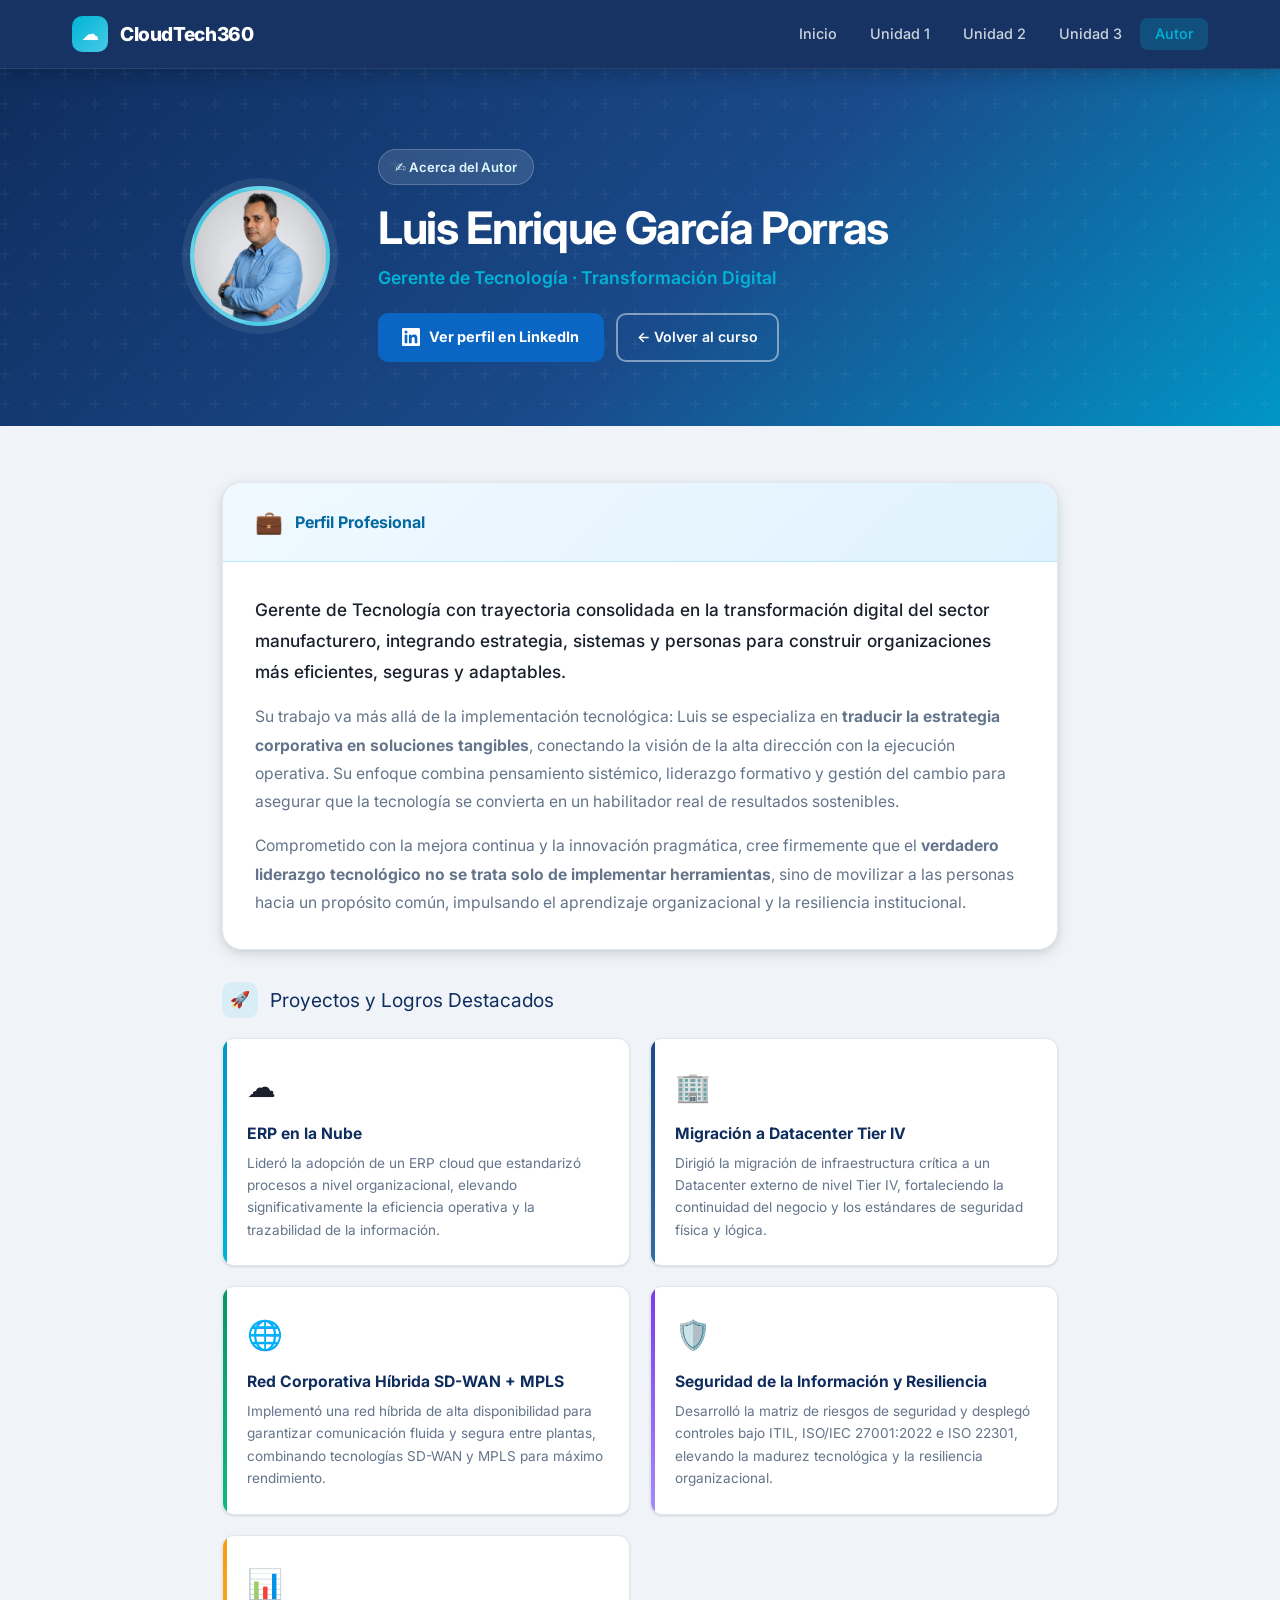
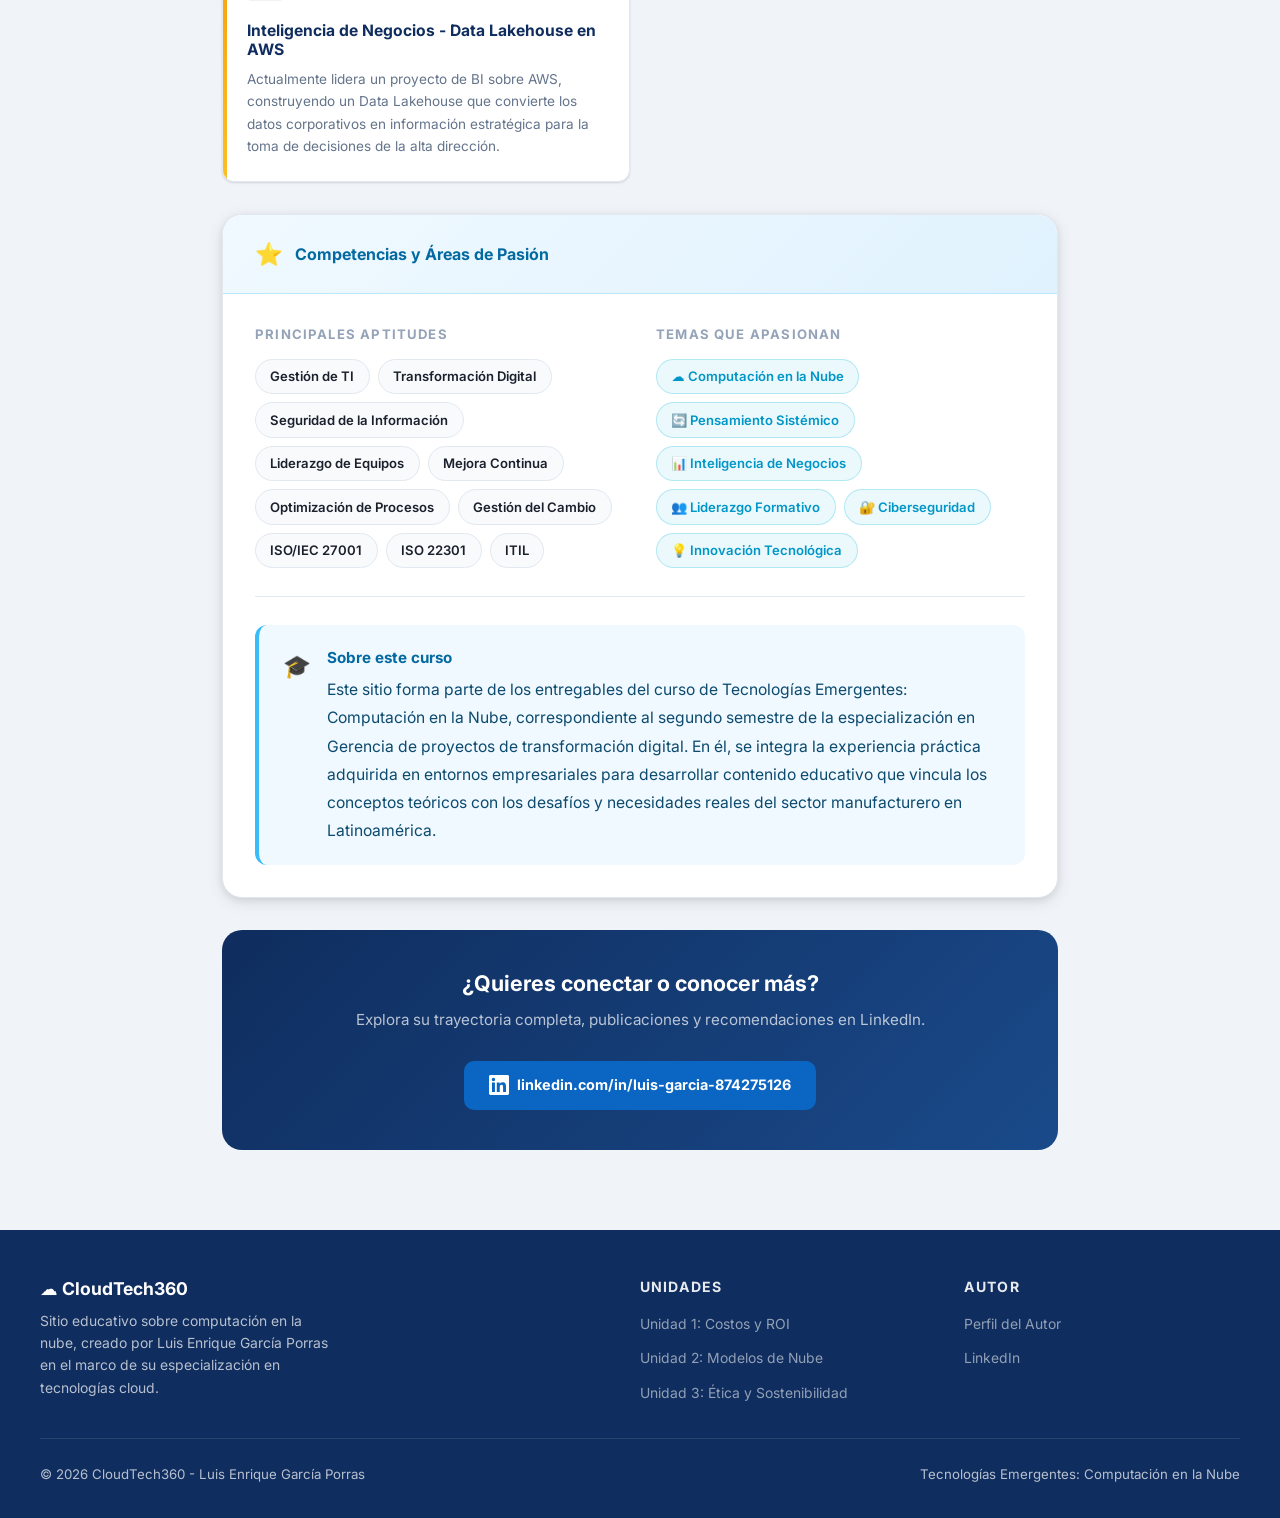
==== commit 6abda2b7: "Fix: corrige nombre de archivo de foto del autor (foto_autor.png)" ====
--- a/autor.html
+++ b/autor.html
@@ -539,7 +539,7 @@
       </div>
     </div>
     <div class="footer-bottom">
-      <span>© 2025 CloudTech360 - Luis Enrique García Porras</span>
+      <span>© 2026 CloudTech360 - Luis Enrique García Porras</span>
       <span>Tecnologías Emergentes: Computación en la Nube</span>
     </div>
   </div>
